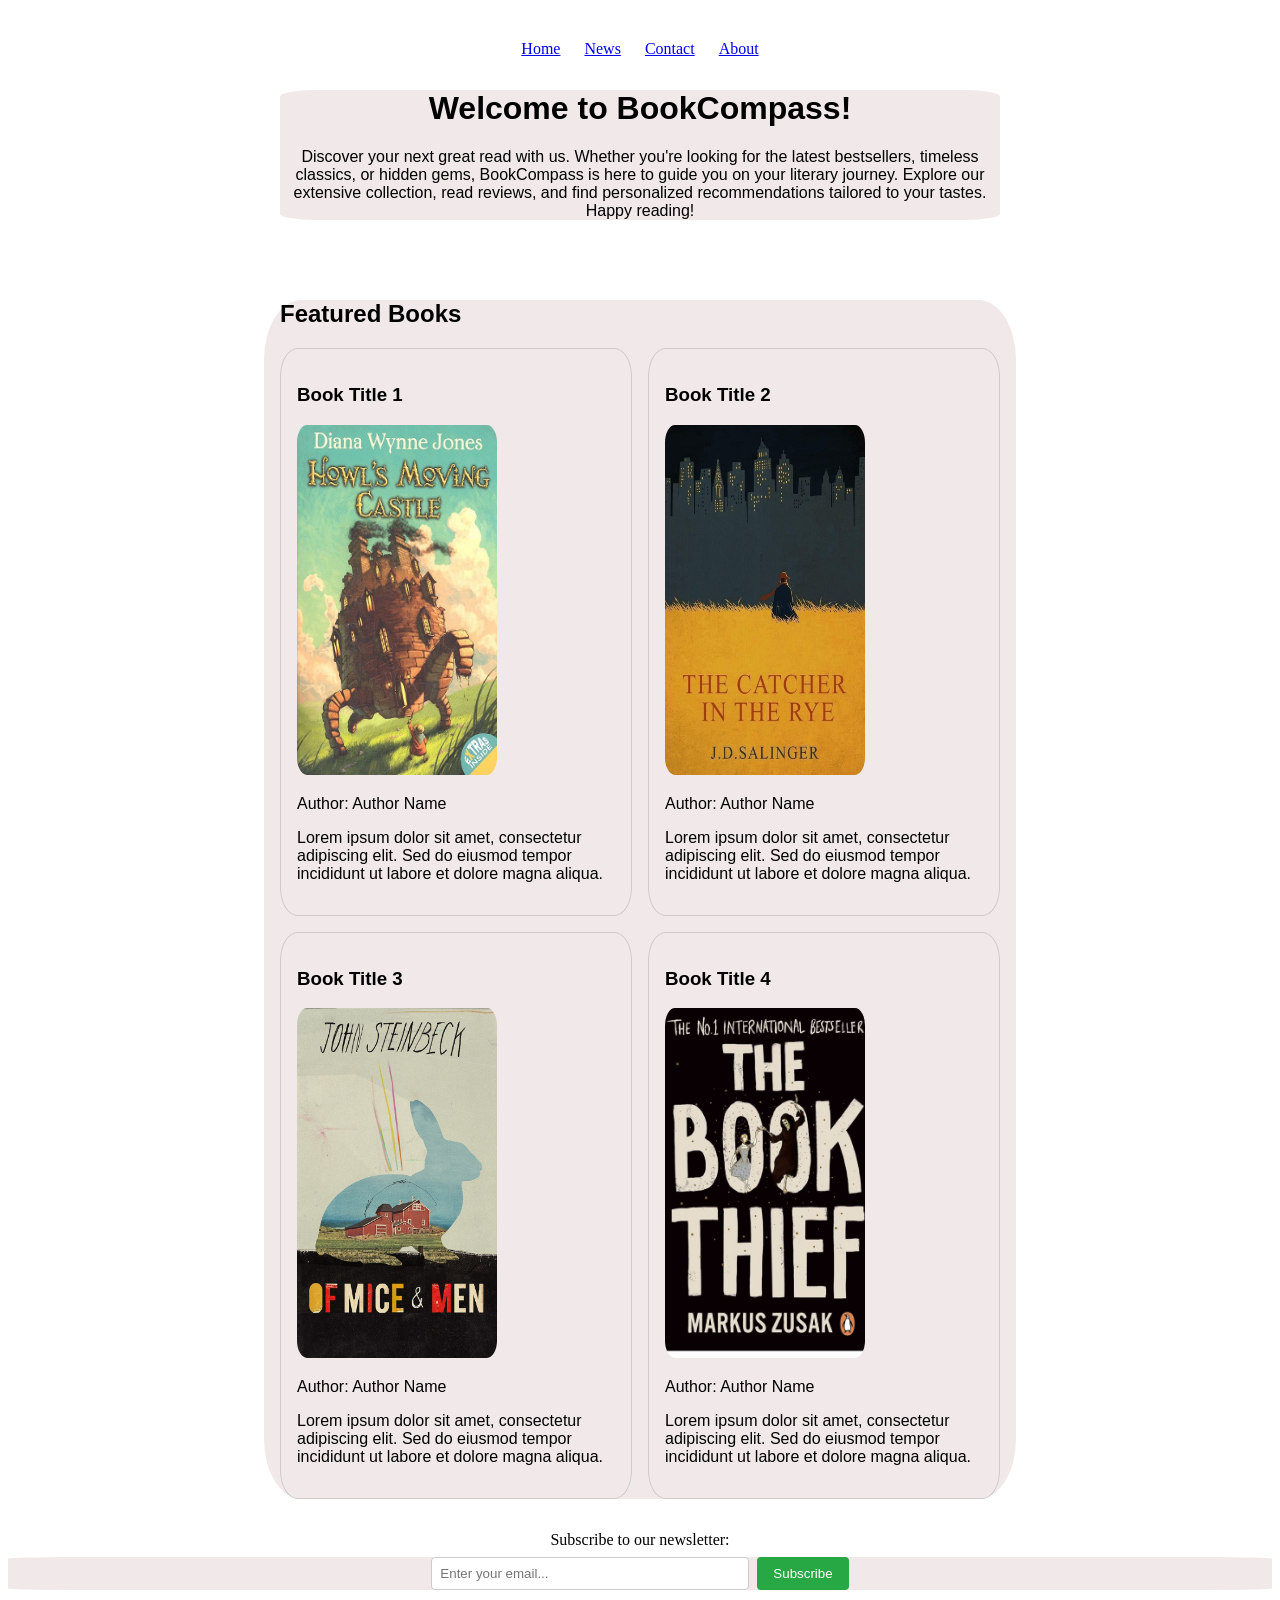
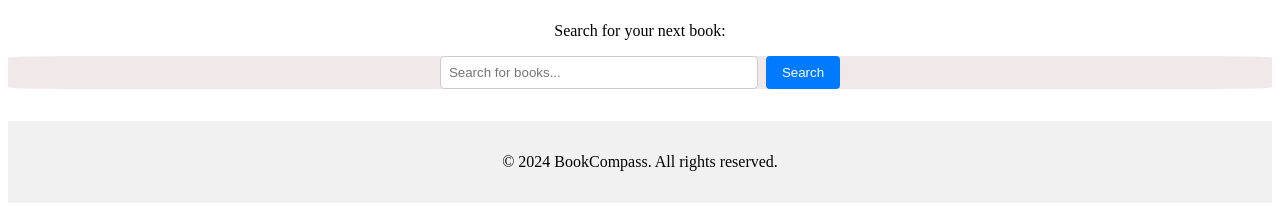
==== Index.html @ f1008479 "git push" ====
<!DOCTYPE html>
<html lang="en">
<head>
    <meta charset="UTF-8">
    <meta name="viewport" content="width=device-width, initial-scale=1.0">
    <title>BookCompass</title>
    <link rel="stylesheet" href="src/style/Index_style.css">
    <link rel="shortcut icon" href="src/img/favicon.png" type="image/png">
</head>
<body> <!-- eu não gosto de nada disso aqui agora, porém o desing talvez fique interessante depois de uma revisão -->
    
    <!-- todos esses div tão errados-->
    <header style="text-align:center; padding: 32px 16px;">
        <nav>
            <ul style="margin: 0; padding: 0; list-style: none; display: inline-flex; gap: 24px;"> <!-- acho que aqui devia ser um ol-->
                <li><a href="#home">Home</a></li>
                <li><a href="#news">News</a></li>
                <li><a href="#contact">Contact</a></li>
                <li><a href="#about">About</a></li>
            </ul>
        </nav>
        <div style="max-width: 720px; margin: 32px auto 0; text-align: center;">
            <h1>Welcome to BookCompass!</h1>
            <p>Discover your next great read with us. Whether you're looking for the latest bestsellers, timeless classics, or hidden gems, BookCompass is here to guide you on your literary journey. Explore our extensive collection, read reviews, and find personalized recommendations tailored to your tastes. Happy reading!</p>
        </div>
    </header>
    
    <div style="max-width: 720px; margin: 32px auto; padding: 0 16px;"> <!-- eu não tenho a joça do meu desing comigo pra saber se é assim que o site é pra ficar ou não-->
        <h2>Featured Books</h2>
        <div style="display: flex; gap: 16px; flex-wrap: wrap;">
            <div style="flex: 1 1 calc(33.333% - 32px); box-sizing: border-box; border: 1px solid #ccc; padding: 16px;">
                <h3>Book Title 1</h3>
                <img src="src/img/Radcovers/Howl.jpg" alt="Howl's Moving Castle">
                <p>Author: Author Name</p>
                <p>Lorem ipsum dolor sit amet, consectetur adipiscing elit. Sed do eiusmod tempor incididunt ut labore et dolore magna aliqua.</p>
            </div>
            <div style="flex: 1 1 calc(33.333% - 32px); box-sizing: border-box; border: 1px solid #ccc; padding: 16px;">
                <h3>Book Title 2</h3>
                <img src="src/img/Radcovers/Catcher.jpg" alt="The Catcher in the Rye">
                <p>Author: Author Name</p>
                <p>Lorem ipsum dolor sit amet, consectetur adipiscing elit. Sed do eiusmod tempor incididunt ut labore et dolore magna aliqua.</p>
            </div>
            <div style="flex: 1 1 calc(33.333% - 32px); box-sizing: border-box; border: 1px solid #ccc; padding: 16px;">
                <h3>Book Title 3</h3>
                <img src="src/img/Radcovers/MiceMen.jpg" alt="Of Mice and Men">
                <p>Author: Author Name</p>
                <p>Lorem ipsum dolor sit amet, consectetur adipiscing elit. Sed do eiusmod tempor incididunt ut labore et dolore magna aliqua.</p>
            </div>
             <div style="flex: 1 1 calc(33.333% - 32px); box-sizing: border-box; border: 1px solid #ccc; padding: 16px;">
                <h3>Book Title 4</h3>
                <img src="src/img/Radcovers/BookThief.jpg" alt="The Book Thief">
                <p>Author: Author Name</p>
                <p>Lorem ipsum dolor sit amet, consectetur adipiscing elit. Sed do eiusmod tempor incididunt ut labore et dolore magna aliqua.</p>
            </div>
        </div><!--isso aqui me incomoda um pouco, não parece fazer sentido com a premissa do site-->
    </div>

    <!-- <a href="https://www.freecodecamp.org/news/" target="_blank" label="discover Your Next Great Read">Visit freeCodeCamp</a> -->
    <!-- eu vou conectar o botão do quiz aqui -->
    <!-- eu quero deixar escrito "Discover your next great read" -->


    <label for="newsletter" style="display: block; text-align: center; margin: 16px 0 8px;">Subscribe to our newsletter:</label>
    <div style="display: flex; justify-content: center; gap: 8px; margin-bottom: 32px;">
        <input type="email" id="newsletter" name="newsletter" placeholder="Enter your email..." style="padding: 8px; width: 300px; border: 1px solid #ccc; border-radius: 4px;">
        <button style="padding: 8px 16px; border: none; background-color: #28A745; color: white; border-radius: 4px; cursor: pointer;">Subscribe</button>
    </div>
    <label for="search" style="display: block; text-align: center; margin: 32px 0 16px;">Search for your next book:</label>
    <div style="display: flex; justify-content: center; gap: 8px; margin-bottom: 32px;">
        <input type="text" id="search" name="search" placeholder="Search for books..." style="padding: 8px; width: 300px; border: 1px solid #ccc; border-radius: 4px;">
        <button style="padding: 8px 16px; border: none; background-color: #007BFF; color: white; border-radius: 4px; cursor: pointer;">Search</button>
    </div> <!--não faz sentido pra premissa do site, mas vou manter porque achei a estrutura interessante-->

    <footer style="text-align: center; padding: 16px; background-color: #f1f1f1;">
        <p>&copy; 2024 BookCompass. All rights reserved.</p> <!-- essa footer precisa de mais detalhes-->
    </footer>
    <!-- eu não gosto de nada disso aqui agora, porém o desing talvez fique interessante depois de uma revisão -->

</body>
</html>
---- src/style/Index_style.css ----
header.Centralheader {
    display: flex;
    justify-content: space-between;
    align-items: center;
}

div{
    border-color: blueviolet;
    border-radius: 5%;
    border-width: 3px;
    background-color: #F1E9E9;

    font-family: Helvetica, sans-serif;
}

img{
    width: 200px;
    height: 350px;
    border-radius: 5%;

}
/* eu quero deixar isso aqui mais bonito, mas primeiro eu vou ver oq faz sentido pra página principal. */
/* o problema é que o desing tá em outro continente!!!*/
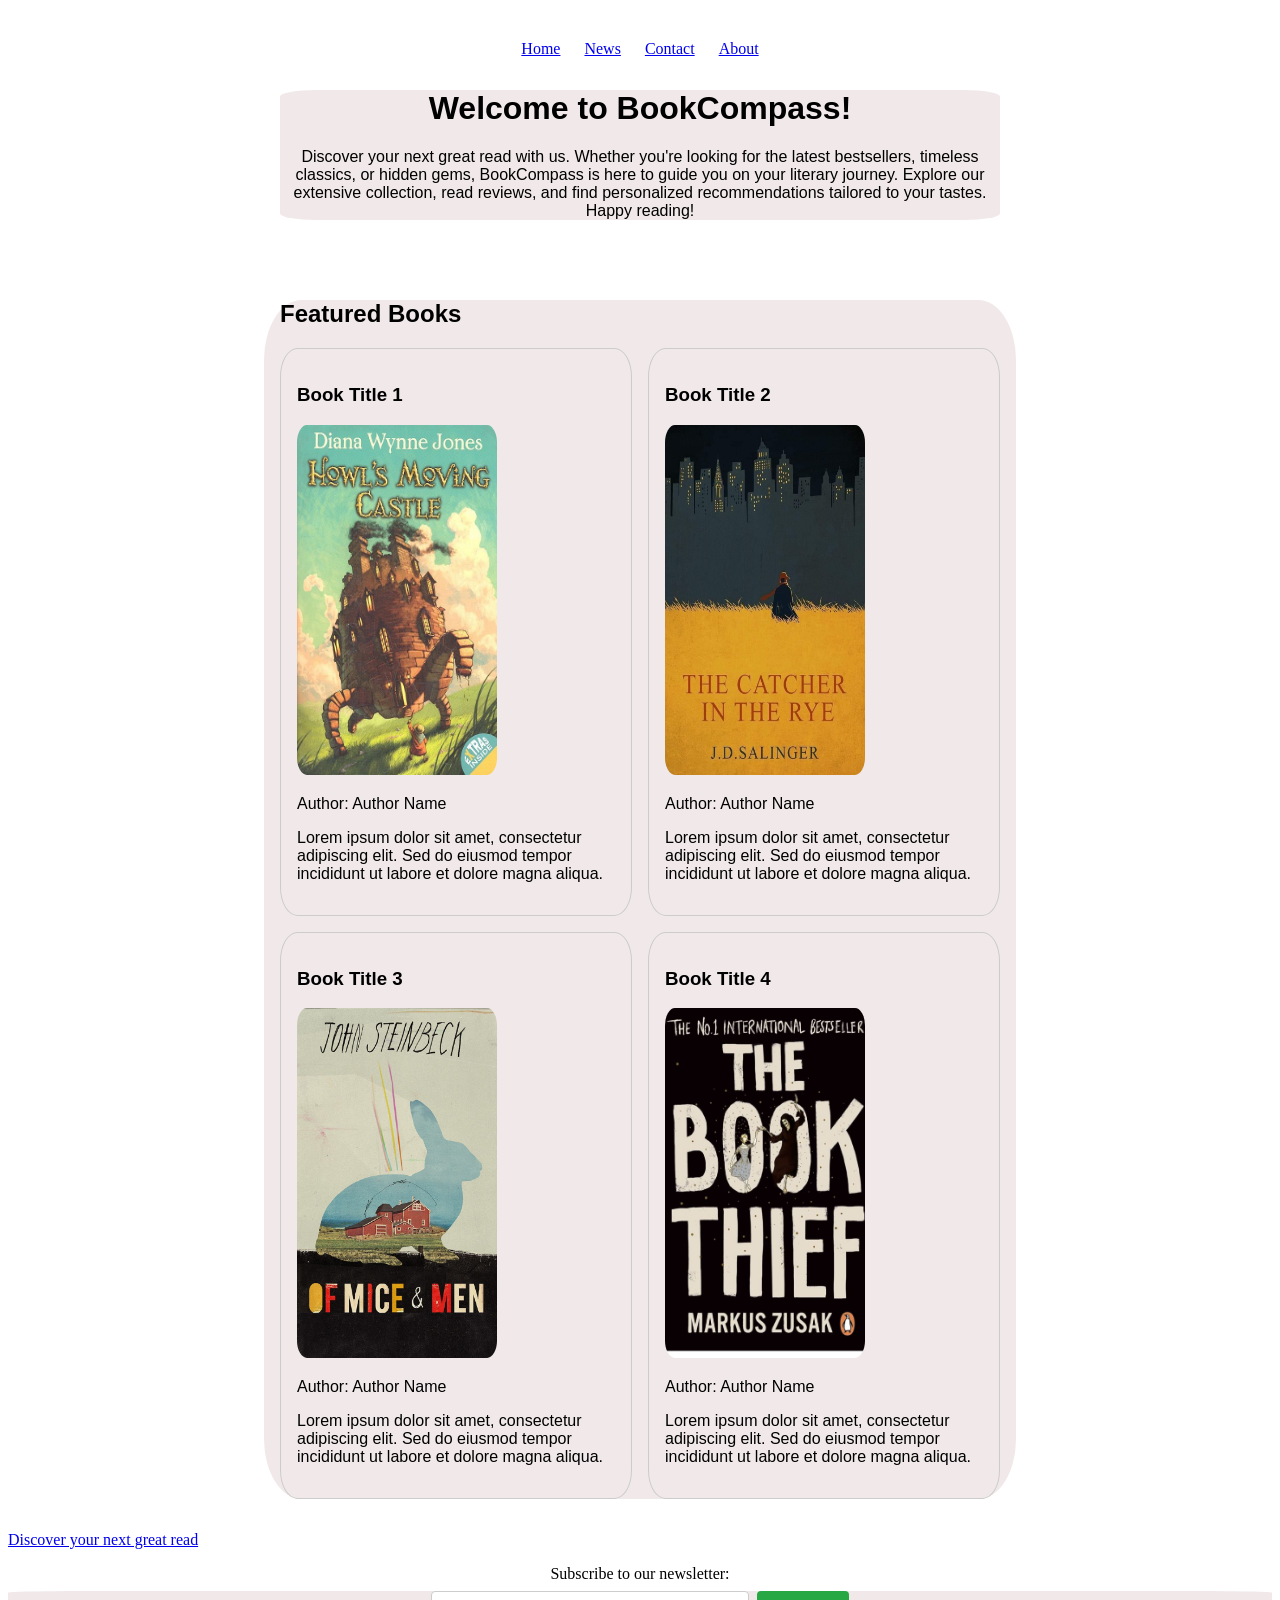
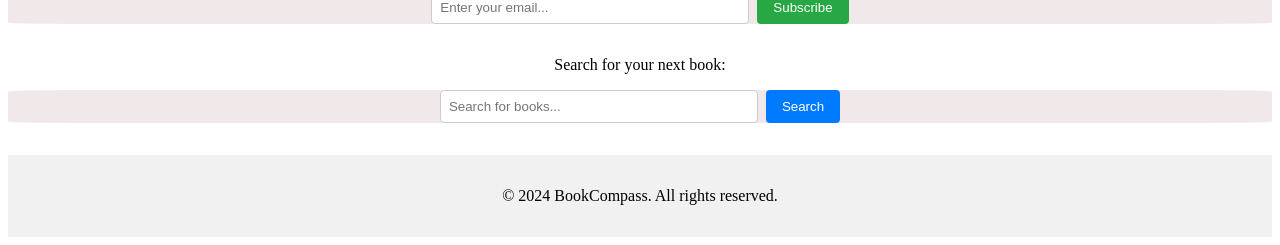
==== commit 6c6cf6b1: "git push" ====
--- a/Index.html
+++ b/Index.html
@@ -7,9 +7,9 @@
     <link rel="stylesheet" href="src/style/Index_style.css">
     <link rel="shortcut icon" href="src/img/favicon.png" type="image/png">
 </head>
-<body> <!-- eu não gosto de nada disso aqui agora, porém o desing talvez fique interessante depois de uma revisão -->
+<body> <!-- eu não gosto de nada disso aqui agora, porém o desing talvez fique interessante depois de terminado -->
     
-    <!-- todos esses div tão errados-->
+    <!-- todos esses div parecem estar errados-->
     <header style="text-align:center; padding: 32px 16px;">
         <nav>
             <ul style="margin: 0; padding: 0; list-style: none; display: inline-flex; gap: 24px;"> <!-- acho que aqui devia ser um ol-->
@@ -55,9 +55,8 @@
         </div><!--isso aqui me incomoda um pouco, não parece fazer sentido com a premissa do site-->
     </div>
 
-    <!-- <a href="https://www.freecodecamp.org/news/" target="_blank" label="discover Your Next Great Read">Visit freeCodeCamp</a> -->
-    <!-- eu vou conectar o botão do quiz aqui -->
-    <!-- eu quero deixar escrito "Discover your next great read" -->
+    <a href="Quiz.html" class="button">Discover your next great read</a>
+
 
 
     <label for="newsletter" style="display: block; text-align: center; margin: 16px 0 8px;">Subscribe to our newsletter:</label>
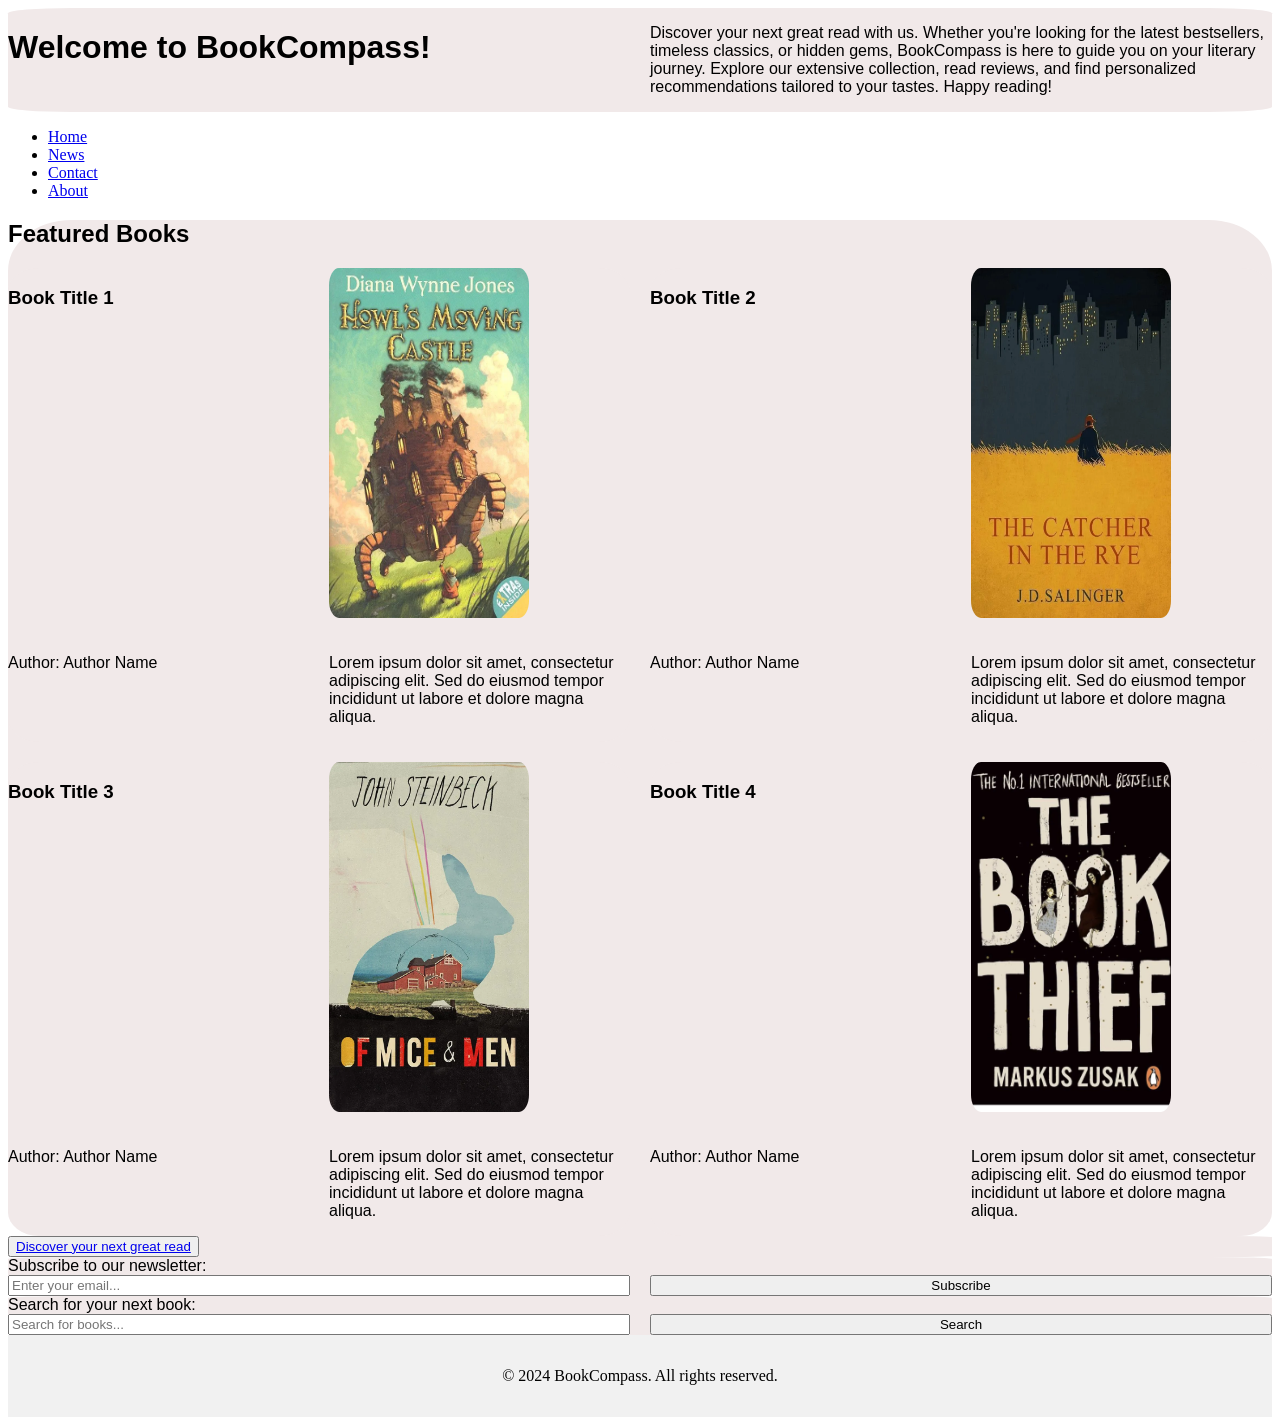
==== commit cbb021aa: "git push" ====
--- a/Index.html
+++ b/Index.html
@@ -3,77 +3,93 @@
 <head>
     <meta charset="UTF-8">
     <meta name="viewport" content="width=device-width, initial-scale=1.0">
+    <meta name="description" content="BookCompass helps you discover your next great read with personalized recommendations and a curated collection of bestsellers, classics, and hidden gems tailored to your reading taste.">
+    <meta property="og:title" content="BookCompass" />
+    <meta property="og:type" content="website" />
+    <meta property="og:url" content="https://BookCompass.com" />
+
+    <meta property="og:image" content="https://unsplash.com/pt-br/fotografias/edificios-de-concreto-em-santorini-grecia-durante-o-dia-Qo51KwK1dKg" />
+    <!--eu tenho que resolver esse pedaço depois, agora é só uma foto aleatória-->
+
+    <meta property="og:description" content="BookCompass helps you discover your next great read with personalized recommendations and a curated collection of bestsellers, classics, and hidden gems tailored to your reading taste." />
     <title>BookCompass</title>
+        
     <link rel="stylesheet" href="src/style/Index_style.css">
-    <link rel="shortcut icon" href="src/img/favicon.png" type="image/png">
+    <link rel="shortcut icon" href="src/img/favicon.webp" type="image/webp">
 </head>
-<body> <!-- eu não gosto de nada disso aqui agora, porém o desing talvez fique interessante depois de terminado -->
+<body>
     
-    <!-- todos esses div parecem estar errados-->
-    <header style="text-align:center; padding: 32px 16px;">
-        <nav>
-            <ul style="margin: 0; padding: 0; list-style: none; display: inline-flex; gap: 24px;"> <!-- acho que aqui devia ser um ol-->
+    <header class="" id="">
+        
+        <div class="" id="">
+            <h1>Welcome to BookCompass!</h1>
+            <p>Discover your next great read with us. Whether you're looking for the latest bestsellers, timeless classics, or hidden gems, BookCompass is here to guide you on your literary journey. Explore our extensive collection, read reviews, and find personalized recommendations tailored to your tastes. Happy reading!</p>
+        </div>
+        <nav class="" id="">
+            <ul class="" id="">
                 <li><a href="#home">Home</a></li>
                 <li><a href="#news">News</a></li>
                 <li><a href="#contact">Contact</a></li>
                 <li><a href="#about">About</a></li>
             </ul>
         </nav>
-        <div style="max-width: 720px; margin: 32px auto 0; text-align: center;">
-            <h1>Welcome to BookCompass!</h1>
-            <p>Discover your next great read with us. Whether you're looking for the latest bestsellers, timeless classics, or hidden gems, BookCompass is here to guide you on your literary journey. Explore our extensive collection, read reviews, and find personalized recommendations tailored to your tastes. Happy reading!</p>
-        </div>
     </header>
     
-    <div style="max-width: 720px; margin: 32px auto; padding: 0 16px;"> <!-- eu não tenho a joça do meu desing comigo pra saber se é assim que o site é pra ficar ou não-->
-        <h2>Featured Books</h2>
-        <div style="display: flex; gap: 16px; flex-wrap: wrap;">
-            <div style="flex: 1 1 calc(33.333% - 32px); box-sizing: border-box; border: 1px solid #ccc; padding: 16px;">
-                <h3>Book Title 1</h3>
-                <img src="src/img/Radcovers/Howl.jpg" alt="Howl's Moving Castle">
-                <p>Author: Author Name</p>
-                <p>Lorem ipsum dolor sit amet, consectetur adipiscing elit. Sed do eiusmod tempor incididunt ut labore et dolore magna aliqua.</p>
+    <main class="" id="">
+        <section class="" id="">
+            <h2>Featured Books</h2>
+            <div class="" id="">
+                <div class="" id="">
+                    <h3>Book Title 1</h3>
+                    <img src="src/img/Radcovers/Howl.webp" alt="Howl's Moving Castle">
+                    <p>Author: Author Name</p>
+                    <p>Lorem ipsum dolor sit amet, consectetur adipiscing elit. Sed do eiusmod tempor incididunt ut labore et dolore magna aliqua.</p>
+                </div>
+                <div class="" id="">
+                    <h3>Book Title 2</h3>
+                    <img src="src/img/Radcovers/Catcher.webp" alt="The Catcher in the Rye">
+                    <p>Author: Author Name</p>
+                    <p>Lorem ipsum dolor sit amet, consectetur adipiscing elit. Sed do eiusmod tempor incididunt ut labore et dolore magna aliqua.</p>
+                </div>
+                <div class="" id="">
+                    <h3>Book Title 3</h3>
+                    <img src="src/img/Radcovers/MiceMen.webp" alt="Of Mice and Men">
+                    <p>Author: Author Name</p>
+                    <p>Lorem ipsum dolor sit amet, consectetur adipiscing elit. Sed do eiusmod tempor incididunt ut labore et dolore magna aliqua.</p>
+                </div>
+                <div class="" id="">
+                    <h3>Book Title 4</h3>
+                    <img src="src/img/Radcovers/BookThief.webp" alt="The Book Thief">
+                    <p>Author: Author Name</p>
+                    <p>Lorem ipsum dolor sit amet, consectetur adipiscing elit. Sed do eiusmod tempor incididunt ut labore et dolore magna aliqua.</p>
+                </div>
             </div>
-            <div style="flex: 1 1 calc(33.333% - 32px); box-sizing: border-box; border: 1px solid #ccc; padding: 16px;">
-                <h3>Book Title 2</h3>
-                <img src="src/img/Radcovers/Catcher.jpg" alt="The Catcher in the Rye">
-                <p>Author: Author Name</p>
-                <p>Lorem ipsum dolor sit amet, consectetur adipiscing elit. Sed do eiusmod tempor incididunt ut labore et dolore magna aliqua.</p>
+        </section>
+
+        <section class="" id="">
+            <button class="" id="main_quiz"><a href="Quiz.html" class="" id="">Discover your next great read</a></button>
+        </section>
+
+        <section class="" id="">
+            <label for="newsletter" class="" id="">Subscribe to our newsletter:</label>
+            <div class="" id="">
+                <input type="email" id="newsletter" name="newsletter" placeholder="Enter your email..." class="" id="">
+                <button class="" id="">Subscribe</button>
             </div>
-            <div style="flex: 1 1 calc(33.333% - 32px); box-sizing: border-box; border: 1px solid #ccc; padding: 16px;">
-                <h3>Book Title 3</h3>
-                <img src="src/img/Radcovers/MiceMen.jpg" alt="Of Mice and Men">
-                <p>Author: Author Name</p>
-                <p>Lorem ipsum dolor sit amet, consectetur adipiscing elit. Sed do eiusmod tempor incididunt ut labore et dolore magna aliqua.</p>
+        </section>
+
+        <section class="" id="">
+            <label for="search" class="" id="">Search for your next book:</label>
+            <div class="" id="">
+                <input type="text" id="search" name="search" placeholder="Search for books..." class="" id="">
+                <button class="" id="">Search</button>
             </div>
-             <div style="flex: 1 1 calc(33.333% - 32px); box-sizing: border-box; border: 1px solid #ccc; padding: 16px;">
-                <h3>Book Title 4</h3>
-                <img src="src/img/Radcovers/BookThief.jpg" alt="The Book Thief">
-                <p>Author: Author Name</p>
-                <p>Lorem ipsum dolor sit amet, consectetur adipiscing elit. Sed do eiusmod tempor incididunt ut labore et dolore magna aliqua.</p>
-            </div>
-        </div><!--isso aqui me incomoda um pouco, não parece fazer sentido com a premissa do site-->
-    </div>
-
-    <a href="Quiz.html" class="button">Discover your next great read</a>
-
-
-
-    <label for="newsletter" style="display: block; text-align: center; margin: 16px 0 8px;">Subscribe to our newsletter:</label>
-    <div style="display: flex; justify-content: center; gap: 8px; margin-bottom: 32px;">
-        <input type="email" id="newsletter" name="newsletter" placeholder="Enter your email..." style="padding: 8px; width: 300px; border: 1px solid #ccc; border-radius: 4px;">
-        <button style="padding: 8px 16px; border: none; background-color: #28A745; color: white; border-radius: 4px; cursor: pointer;">Subscribe</button>
-    </div>
-    <label for="search" style="display: block; text-align: center; margin: 32px 0 16px;">Search for your next book:</label>
-    <div style="display: flex; justify-content: center; gap: 8px; margin-bottom: 32px;">
-        <input type="text" id="search" name="search" placeholder="Search for books..." style="padding: 8px; width: 300px; border: 1px solid #ccc; border-radius: 4px;">
-        <button style="padding: 8px 16px; border: none; background-color: #007BFF; color: white; border-radius: 4px; cursor: pointer;">Search</button>
-    </div> <!--não faz sentido pra premissa do site, mas vou manter porque achei a estrutura interessante-->
+        </section>
+    </main>
 
     <footer style="text-align: center; padding: 16px; background-color: #f1f1f1;">
-        <p>&copy; 2024 BookCompass. All rights reserved.</p> <!-- essa footer precisa de mais detalhes-->
+        <p>&copy; 2024 BookCompass. All rights reserved.</p>
     </footer>
-    <!-- eu não gosto de nada disso aqui agora, porém o desing talvez fique interessante depois de uma revisão -->
 
 </body>
 </html>
--- a/src/style/Index_style.css
+++ b/src/style/Index_style.css
@@ -9,6 +9,9 @@
     border-radius: 5%;
     border-width: 3px;
     background-color: #F1E9E9;
+    display: grid;
+     grid-template-columns: 1fr 1fr; 
+     gap: 20px;
 
     font-family: Helvetica, sans-serif;
 }
@@ -19,5 +22,14 @@
     border-radius: 5%;
 
 }
+
+section{
+    border-color: blueviolet;
+    border-radius: 5%;
+    border-width: 3px;
+    background-color: #F1E9E9;
+
+    font-family: Helvetica, sans-serif;
+}
 /* eu quero deixar isso aqui mais bonito, mas primeiro eu vou ver oq faz sentido pra página principal. */
 /* o problema é que o desing tá em outro continente!!!*/
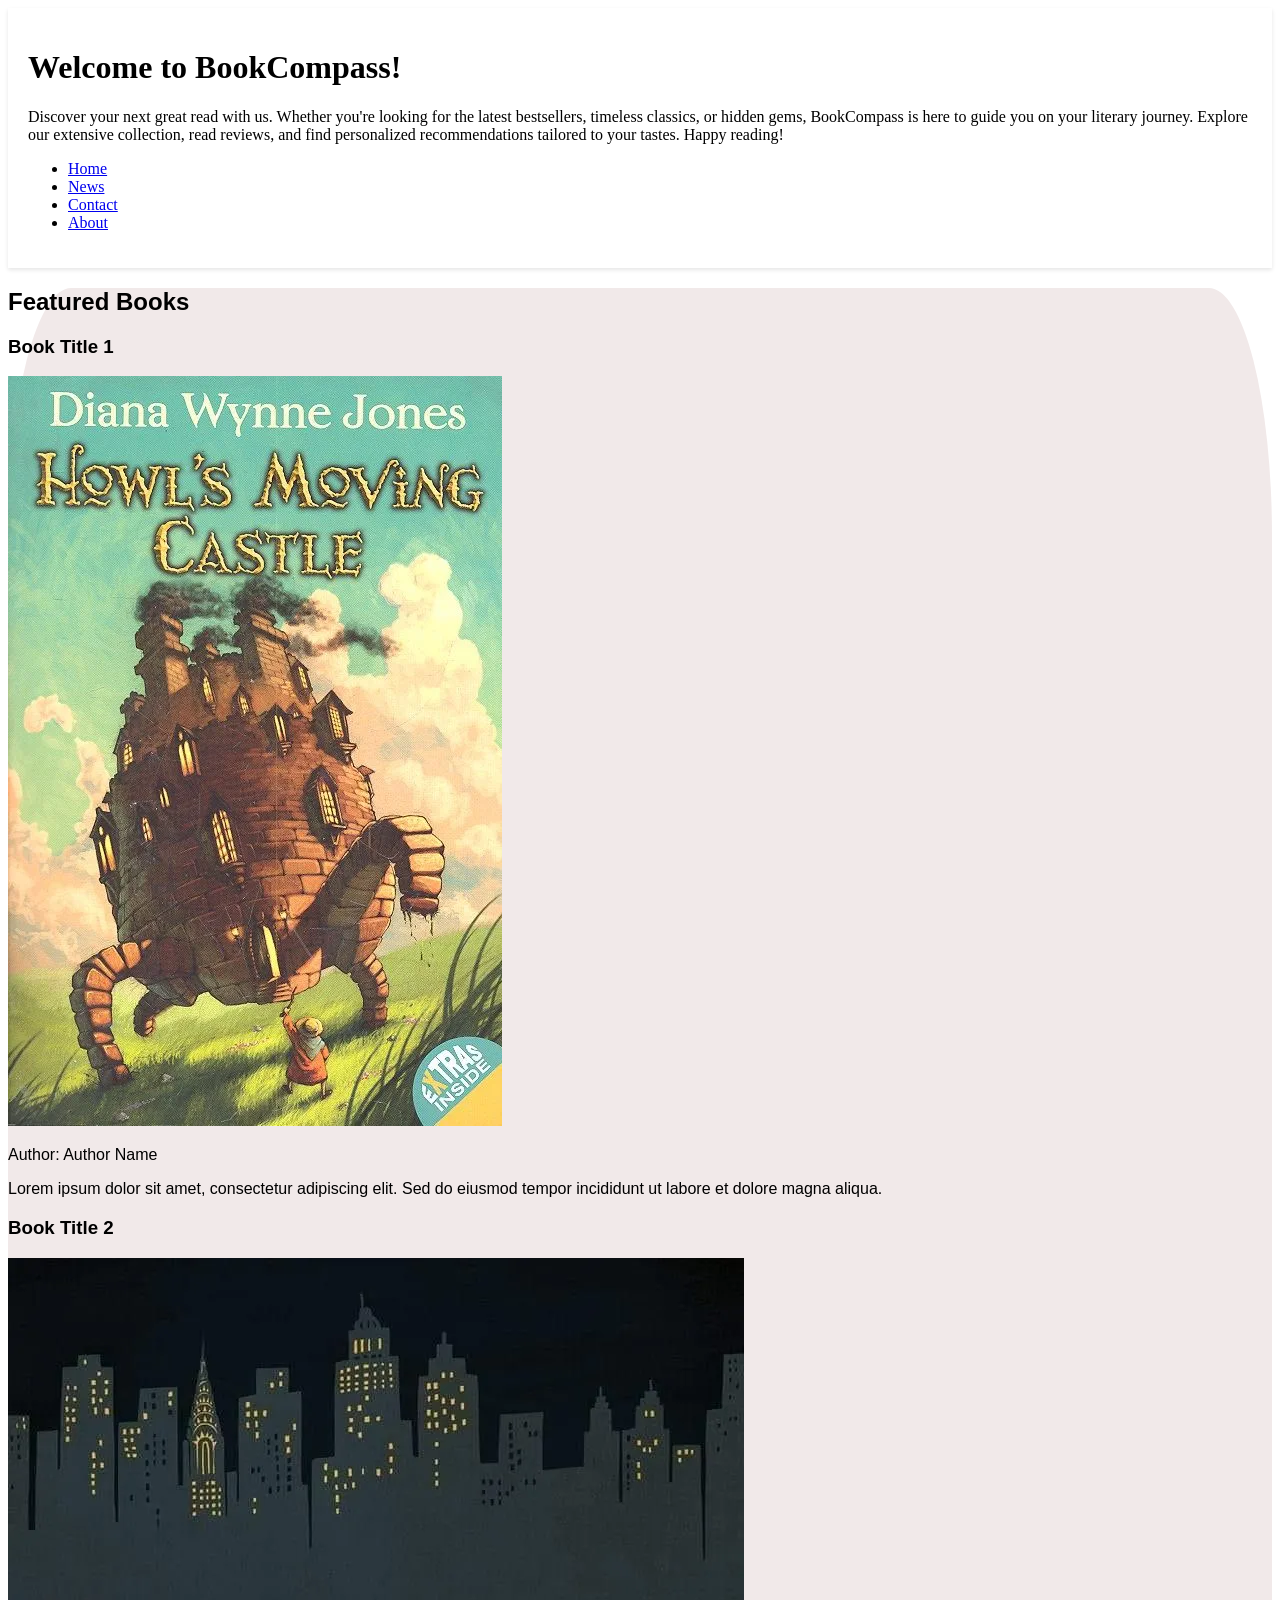
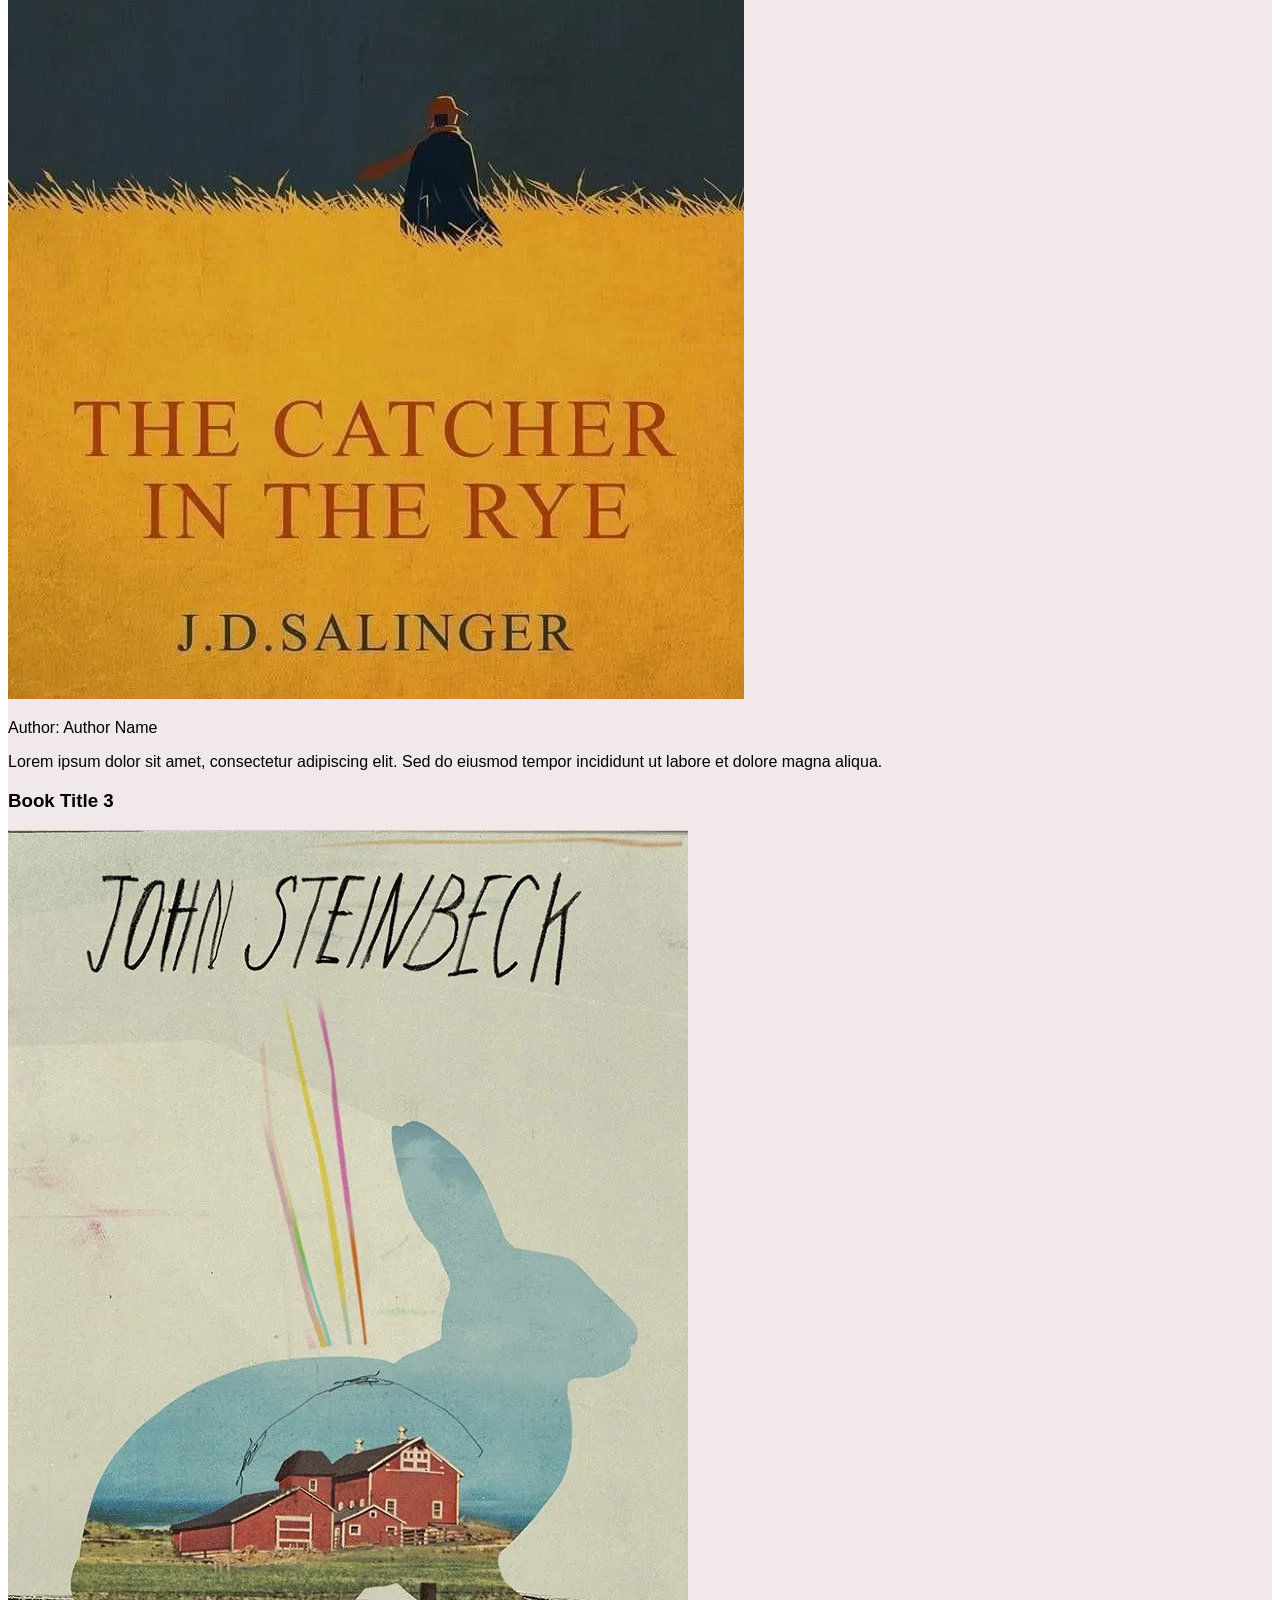
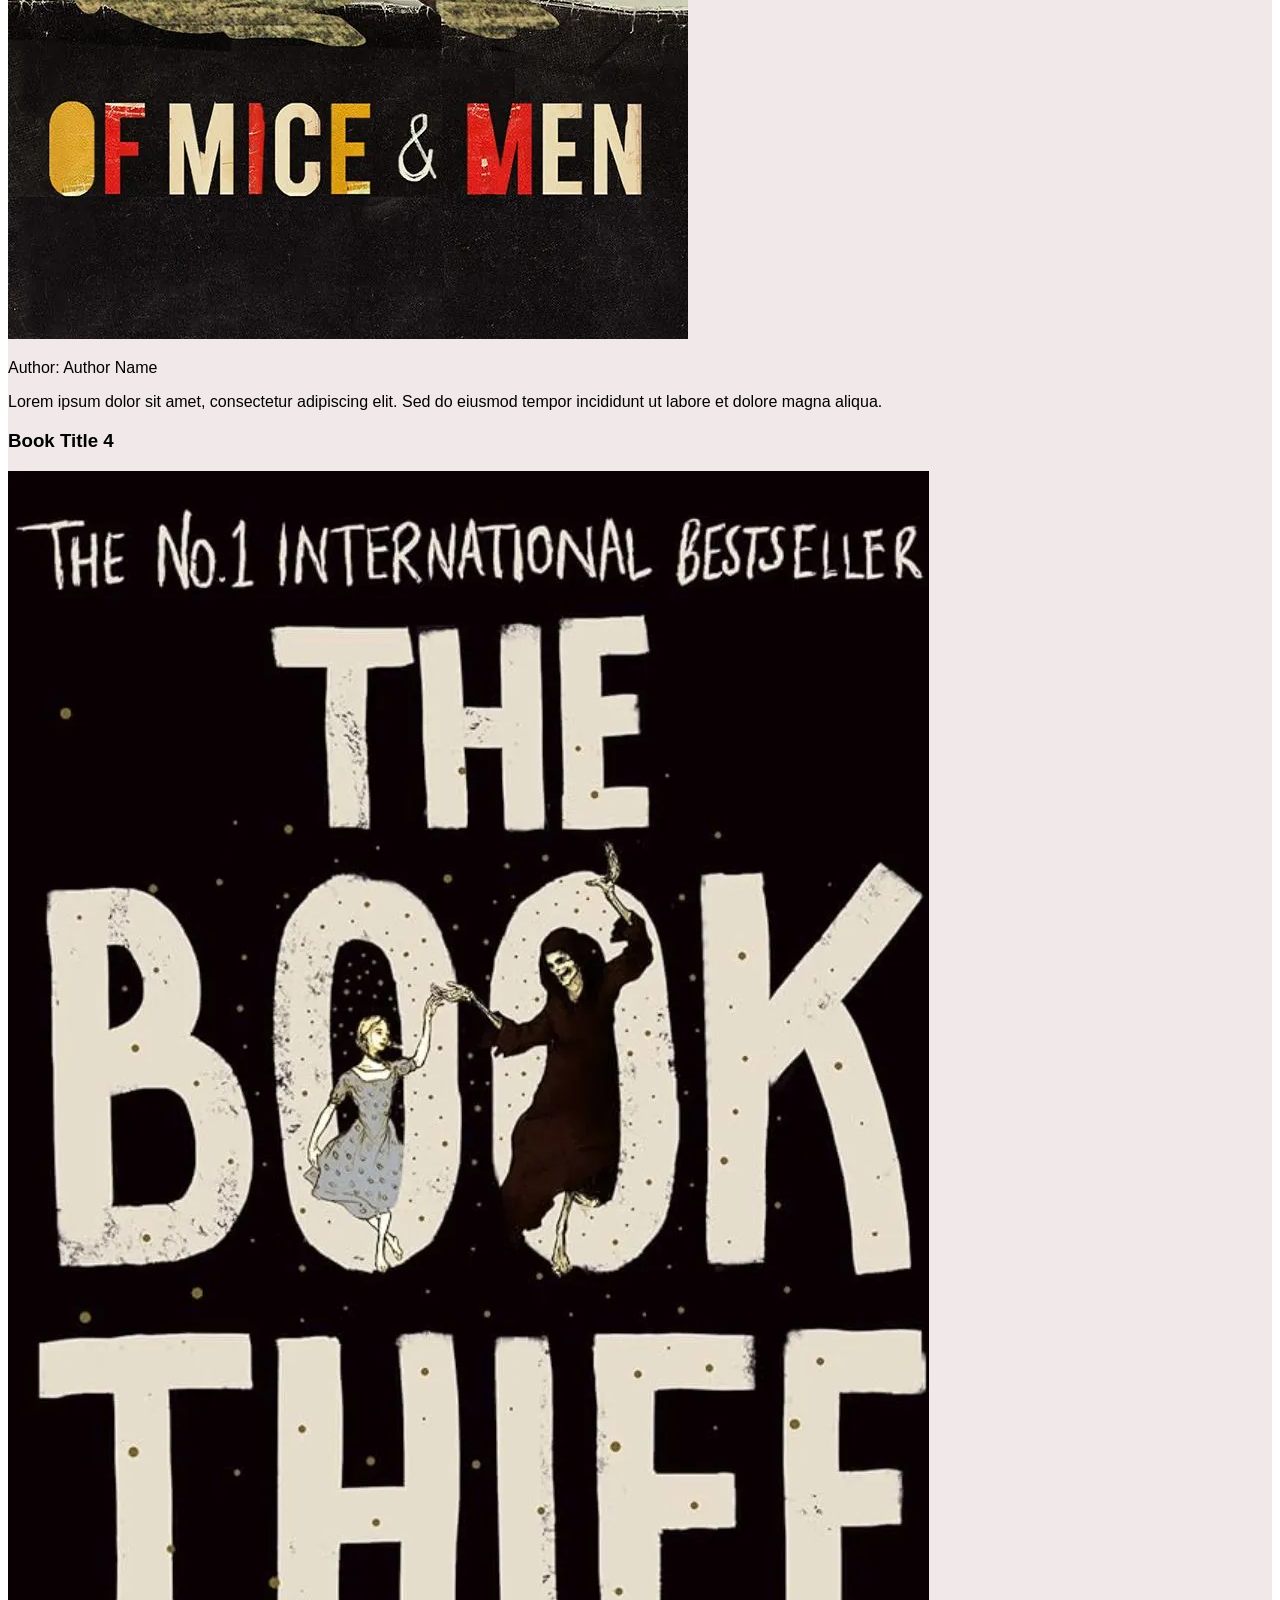
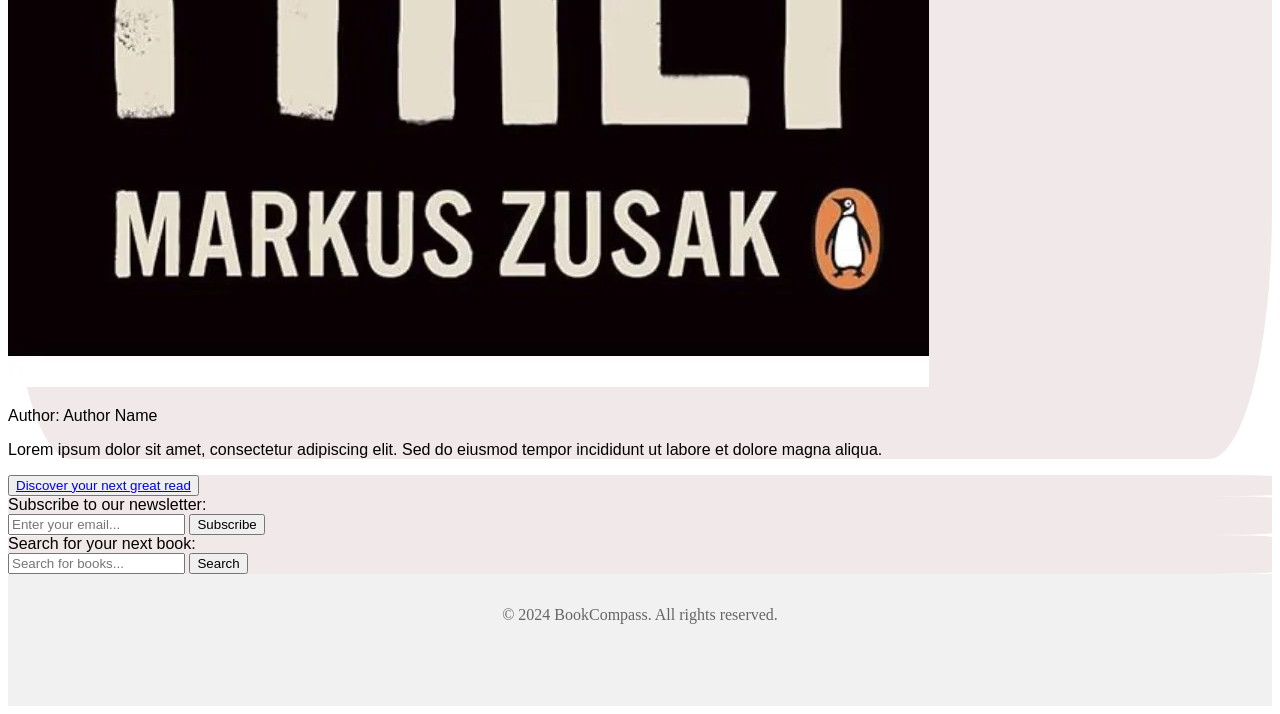
==== commit 1eaa8b62: "git push" ====
--- a/Index.html
+++ b/Index.html
@@ -32,11 +32,19 @@
                 <li><a href="#contact">Contact</a></li>
                 <li><a href="#about">About</a></li>
             </ul>
+
+            <!--
+            <a href="#home">Home</a>
+            <a href="#news">News</a>
+            <a href="#contact">Contact</a>
+            <a href="#about">About</a>
+            --> <!-- after css -->
         </nav>
     </header>
     
+    <!-- não faz sentido colocar iframe's aqui, mas talez deposi de revisar o css eu ache que vale a pena-->
     <main class="" id="">
-        <section class="" id="">
+        <section class="main_section" id="">
             <h2>Featured Books</h2>
             <div class="" id="">
                 <div class="" id="">
@@ -67,7 +75,7 @@
         </section>
 
         <section class="" id="">
-            <button class="" id="main_quiz"><a href="Quiz.html" class="" id="">Discover your next great read</a></button>
+            <button class="" id="main_quiz"><a href="Quiz.html" class="main_quiz" id="" target="_blank">Discover your next great read</a></button>
         </section>
 
         <section class="" id="">
@@ -89,6 +97,16 @@
 
     <footer style="text-align: center; padding: 16px; background-color: #f1f1f1;">
         <p>&copy; 2024 BookCompass. All rights reserved.</p>
+        <!--<address>
+          <h2>Company Name</h2>
+          <p>
+            1234 Elm Street<br />
+            Springfield, IL 62701<br />
+            United States
+          </p>
+          <p>Phone: <a href="tel:+15555555555">+1 (555) 555-5555</a></p>
+          <p>Email: <a href="mailto:contact@company.com">contact@company.com</a></p>
+        </address>-->
     </footer>
 
 </body>
--- a/src/style/Index_style.css
+++ b/src/style/Index_style.css
@@ -1,28 +1,8 @@
-header.Centralheader {
-    display: flex;
-    justify-content: space-between;
-    align-items: center;
+header {
+    padding: 20px;
+    background-color: #ffffff;
+    box-shadow: 0 2px 4px rgba(0, 0, 0, 0.1);
 }
-
-div{
-    border-color: blueviolet;
-    border-radius: 5%;
-    border-width: 3px;
-    background-color: #F1E9E9;
-    display: grid;
-     grid-template-columns: 1fr 1fr; 
-     gap: 20px;
-
-    font-family: Helvetica, sans-serif;
-}
-
-img{
-    width: 200px;
-    height: 350px;
-    border-radius: 5%;
-
-}
-
 section{
     border-color: blueviolet;
     border-radius: 5%;
@@ -31,5 +11,29 @@
 
     font-family: Helvetica, sans-serif;
 }
+
+footer{
+min-height: 100px;
+background-color: #f5f5f5;
+padding: 20px;
+text-align: center;
+color: #666;
+}
+
+a.main_quiz:visited {
+    color: blueviolet;
+}
+
+a.main_quiz:hover {
+    color: lightgreen;
+}
+
+a.main_quiz:focus {
+    color: rgb(246, 111, 134);
+}
+
+a.main_quiz:active {
+    color: olivedrab;
+}
 /* eu quero deixar isso aqui mais bonito, mas primeiro eu vou ver oq faz sentido pra página principal. */
 /* o problema é que o desing tá em outro continente!!!*/
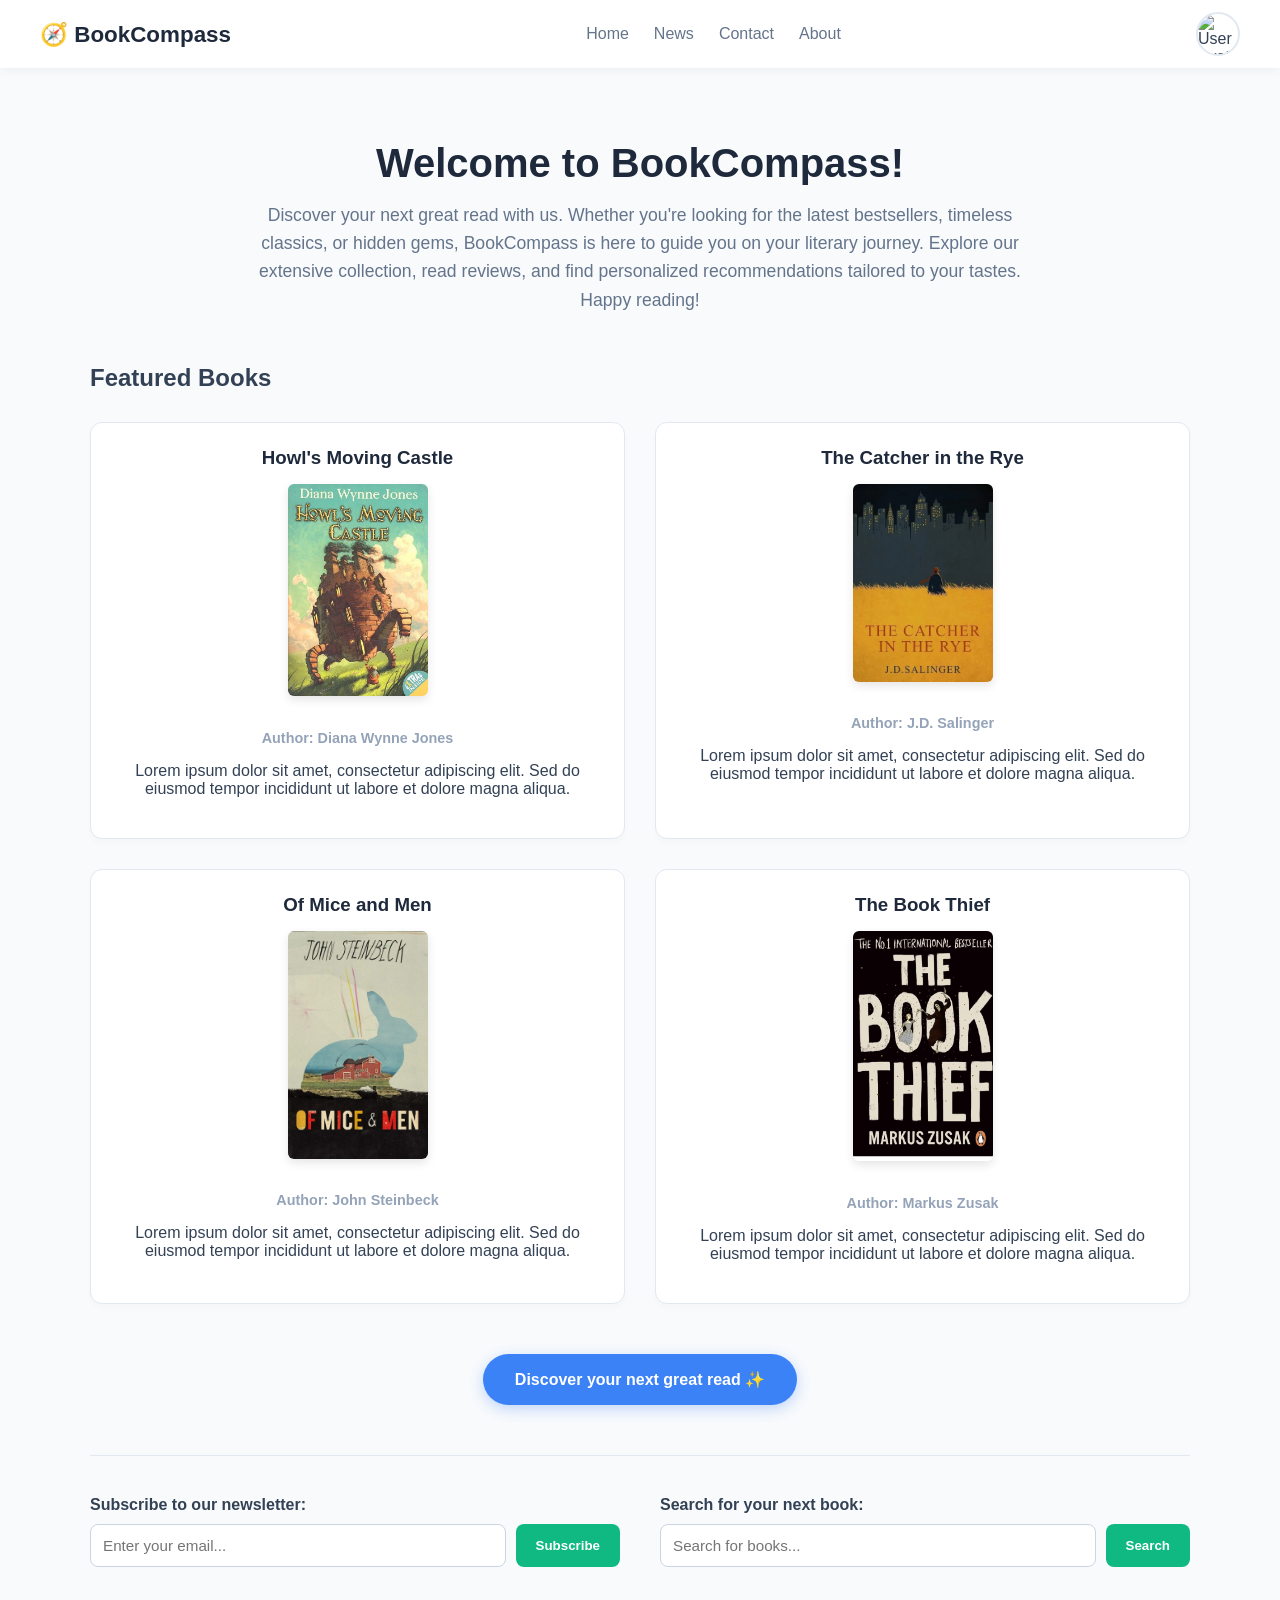
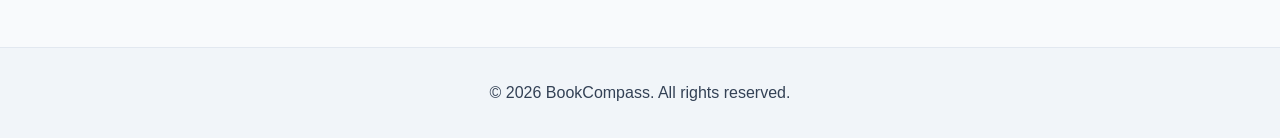
==== commit 5c441742: "melhoras de interface e formatacao do codigo" ====
--- a/Index.html
+++ b/Index.html
@@ -7,10 +7,7 @@
     <meta property="og:title" content="BookCompass" />
     <meta property="og:type" content="website" />
     <meta property="og:url" content="https://BookCompass.com" />
-
     <meta property="og:image" content="https://unsplash.com/pt-br/fotografias/edificios-de-concreto-em-santorini-grecia-durante-o-dia-Qo51KwK1dKg" />
-    <!--eu tenho que resolver esse pedaço depois, agora é só uma foto aleatória-->
-
     <meta property="og:description" content="BookCompass helps you discover your next great read with personalized recommendations and a curated collection of bestsellers, classics, and hidden gems tailored to your reading taste." />
     <title>BookCompass</title>
         
@@ -19,95 +16,116 @@
 </head>
 <body>
     
-    <header class="" id="">
+    <header class="main-navbar">
+        <div class="logo">
+            <a href="Index.html">🧭 BookCompass</a>
+        </div>
         
-        <div class="" id="">
-            <h1>Welcome to BookCompass!</h1>
-            <p>Discover your next great read with us. Whether you're looking for the latest bestsellers, timeless classics, or hidden gems, BookCompass is here to guide you on your literary journey. Explore our extensive collection, read reviews, and find personalized recommendations tailored to your tastes. Happy reading!</p>
-        </div>
-        <nav class="" id="">
-            <ul class="" id="">
+        <nav class="nav-links">
+            <ul>
                 <li><a href="#home">Home</a></li>
                 <li><a href="#news">News</a></li>
                 <li><a href="#contact">Contact</a></li>
                 <li><a href="#about">About</a></li>
             </ul>
+        </nav>
 
-            <!--
-            <a href="#home">Home</a>
-            <a href="#news">News</a>
-            <a href="#contact">Contact</a>
-            <a href="#about">About</a>
-            --> <!-- after css -->
-        </nav>
+        <div class="user-profile-menu" id="profileMenuToggle">
+            <div class="avatar-circle">
+                <img src="https://images.unsplash.com/photo-1535713875002-d1d0cf377fde?auto=format&fit=crop&w=80&h=80&q=80" alt="User Avatar">
+            </div>
+            
+            <div class="profile-dropdown" id="profileDropdown">
+                <div class="dropdown-header">
+                    <strong>bookworm99</strong>
+                    <span>your@email.com</span>
+                </div>
+                <hr>
+                <a href="UProfile.html">👤 My Profile</a>
+                <a href="Favorites.html">📚 My Favorites</a>
+                <hr>
+                <a href="#logout" class="logout-link">Log Out</a>
+            </div>
+        </div>
     </header>
     
-    <!-- não faz sentido colocar iframe's aqui, mas talez deposi de revisar o css eu ache que vale a pena-->
-    <main class="" id="">
-        <section class="main_section" id="">
+    <main class="content-wrapper">
+        <section class="hero-section">
+            <h1>Welcome to BookCompass!</h1>
+            <p>Discover your next great read with us. Whether you're looking for the latest bestsellers, timeless classics, or hidden gems, BookCompass is here to guide you on your literary journey. Explore our extensive collection, read reviews, and find personalized recommendations tailored to your tastes. Happy reading!</p>
+        </section>
+
+        <section class="main_section">
             <h2>Featured Books</h2>
-            <div class="" id="">
-                <div class="" id="">
-                    <h3>Book Title 1</h3>
+            <div class="book-grid">
+                <div class="book-card">
+                    <h3>Howl's Moving Castle</h3>
                     <img src="src/img/Radcovers/Howl.webp" alt="Howl's Moving Castle">
-                    <p>Author: Author Name</p>
+                    <p class="author">Author: Diana Wynne Jones</p>
                     <p>Lorem ipsum dolor sit amet, consectetur adipiscing elit. Sed do eiusmod tempor incididunt ut labore et dolore magna aliqua.</p>
                 </div>
-                <div class="" id="">
-                    <h3>Book Title 2</h3>
+                <div class="book-card">
+                    <h3>The Catcher in the Rye</h3>
                     <img src="src/img/Radcovers/Catcher.webp" alt="The Catcher in the Rye">
-                    <p>Author: Author Name</p>
+                    <p class="author">Author: J.D. Salinger</p>
                     <p>Lorem ipsum dolor sit amet, consectetur adipiscing elit. Sed do eiusmod tempor incididunt ut labore et dolore magna aliqua.</p>
                 </div>
-                <div class="" id="">
-                    <h3>Book Title 3</h3>
+                <div class="book-card">
+                    <h3>Of Mice and Men</h3>
                     <img src="src/img/Radcovers/MiceMen.webp" alt="Of Mice and Men">
-                    <p>Author: Author Name</p>
+                    <p class="author">Author: John Steinbeck</p>
                     <p>Lorem ipsum dolor sit amet, consectetur adipiscing elit. Sed do eiusmod tempor incididunt ut labore et dolore magna aliqua.</p>
                 </div>
-                <div class="" id="">
-                    <h3>Book Title 4</h3>
+                <div class="book-card">
+                    <h3>The Book Thief</h3>
                     <img src="src/img/Radcovers/BookThief.webp" alt="The Book Thief">
-                    <p>Author: Author Name</p>
+                    <p class="author">Author: Markus Zusak</p>
                     <p>Lorem ipsum dolor sit amet, consectetur adipiscing elit. Sed do eiusmod tempor incididunt ut labore et dolore magna aliqua.</p>
                 </div>
             </div>
         </section>
 
-        <section class="" id="">
-            <button class="" id="main_quiz"><a href="Quiz.html" class="main_quiz" id="" target="_blank">Discover your next great read</a></button>
+        <section class="quiz-section">
+            <a href="Quiz.html" class="main_quiz_btn" target="_blank">Discover your next great read ✨</a>
         </section>
 
-        <section class="" id="">
-            <label for="newsletter" class="" id="">Subscribe to our newsletter:</label>
-            <div class="" id="">
-                <input type="email" id="newsletter" name="newsletter" placeholder="Enter your email..." class="" id="">
-                <button class="" id="">Subscribe</button>
-            </div>
-        </section>
+        <div class="search-newsletter-container">
+            <section class="form-section">
+                <label for="newsletter">Subscribe to our newsletter:</label>
+                <div class="input-group">
+                    <input type="email" id="newsletter" name="newsletter" placeholder="Enter your email...">
+                    <button type="button">Subscribe</button>
+                </div>
+            </section>
 
-        <section class="" id="">
-            <label for="search" class="" id="">Search for your next book:</label>
-            <div class="" id="">
-                <input type="text" id="search" name="search" placeholder="Search for books..." class="" id="">
-                <button class="" id="">Search</button>
-            </div>
-        </section>
+            <section class="form-section">
+                <label for="search">Search for your next book:</label>
+                <div class="input-group">
+                    <input type="text" id="search" name="search" placeholder="Search for books...">
+                    <button type="button">Search</button>
+                </div>
+            </section>
+        </div>
     </main>
 
-    <footer style="text-align: center; padding: 16px; background-color: #f1f1f1;">
-        <p>&copy; 2024 BookCompass. All rights reserved.</p>
-        <!--<address>
-          <h2>Company Name</h2>
-          <p>
-            1234 Elm Street<br />
-            Springfield, IL 62701<br />
-            United States
-          </p>
-          <p>Phone: <a href="tel:+15555555555">+1 (555) 555-5555</a></p>
-          <p>Email: <a href="mailto:contact@company.com">contact@company.com</a></p>
-        </address>-->
+    <footer style="text-align: center; padding: 20px; background-color: #f1f5f9; margin-top: 40px; border-top: 1px solid #e2e8f0;">
+        <p>&copy; 2026 BookCompass. All rights reserved.</p>
     </footer>
 
+    <script>
+        const profileToggle = document.getElementById('profileMenuToggle');
+        const dropdown = document.getElementById('profileDropdown');
+
+        // Abre/Fecha o menu ao clicar na bolinha
+        profileToggle.addEventListener('click', (e) => {
+            e.stopPropagation(); // Impede o clique de propagar para o document
+            dropdown.classList.toggle('active');
+        });
+
+        // Fecha o menu se o usuário clicar em qualquer outro lugar da tela
+        document.addEventListener('click', () => {
+            dropdown.classList.remove('active');
+        });
+    </script>
 </body>
 </html>
--- a/src/style/Index_style.css
+++ b/src/style/Index_style.css
@@ -1,39 +1,286 @@
-header {
-    padding: 20px;
+/* Configurações Globais */
+body {
+    font-family: 'Segoe UI', Tahoma, Geneva, Verdana, sans-serif;
+    margin: 0;
+    padding: 0;
+    background-color: #f8fafc;
+    color: #334155;
+}
+
+/* --- BARRA DE NAVEGAÇÃO SUPERIOR --- */
+.main-navbar {
+    display: flex;
+    justify-content: space-between;
+    align-items: center;
     background-color: #ffffff;
-    box-shadow: 0 2px 4px rgba(0, 0, 0, 0.1);
-}
-section{
-    border-color: blueviolet;
-    border-radius: 5%;
-    border-width: 3px;
-    background-color: #F1E9E9;
-
-    font-family: Helvetica, sans-serif;
-}
-
-footer{
-min-height: 100px;
-background-color: #f5f5f5;
-padding: 20px;
-text-align: center;
-color: #666;
-}
-
-a.main_quiz:visited {
-    color: blueviolet;
-}
-
-a.main_quiz:hover {
-    color: lightgreen;
-}
-
-a.main_quiz:focus {
-    color: rgb(246, 111, 134);
-}
-
-a.main_quiz:active {
-    color: olivedrab;
-}
-/* eu quero deixar isso aqui mais bonito, mas primeiro eu vou ver oq faz sentido pra página principal. */
-/* o problema é que o desing tá em outro continente!!!*/+    padding: 12px 40px;
+    box-shadow: 0 2px 10px rgba(0, 0, 0, 0.05);
+    position: sticky;
+    top: 0;
+    z-index: 100;
+}
+
+.logo a {
+    font-size: 1.4rem;
+    font-weight: bold;
+    color: #1e293b;
+    text-decoration: none;
+}
+
+.nav-links ul {
+    list-style: none;
+    display: flex;
+    gap: 25px;
+    margin: 0;
+    padding: 0;
+}
+
+.nav-links a {
+    text-decoration: none;
+    color: #64748b;
+    font-weight: 500;
+    transition: color 0.2s;
+}
+
+.nav-links a:hover {
+    color: #3b82f6;
+}
+
+/* --- BOLINHA DE PERFIL E DROPDOWN --- */
+.user-profile-menu {
+    position: relative;
+    cursor: pointer;
+}
+
+.avatar-circle {
+    width: 40px;
+    height: 40px;
+    border-radius: 50%;
+    overflow: hidden;
+    border: 2px solid #e2e8f0;
+    transition: border-color 0.2s;
+}
+
+.user-profile-menu:hover .avatar-circle {
+    border-color: #3b82f6;
+}
+
+.avatar-circle img {
+    width: 100%;
+    height: 100%;
+    object-fit: cover;
+}
+
+/* Caixa do Menu Dropdown (Invisível por padrão) */
+.profile-dropdown {
+    position: absolute;
+    right: 0;
+    top: 50px;
+    background-color: #ffffff;
+    min-width: 200px;
+    border-radius: 8px;
+    box-shadow: 0 10px 25px rgba(0,0,0,0.1);
+    border: 1px solid #e2e8f0;
+    padding: 10px 0;
+    display: none; /* Escondido */
+    flex-direction: column;
+}
+
+/* Classe engatilhada pelo JavaScript para exibir o menu */
+.profile-dropdown.active {
+    display: flex;
+}
+
+.dropdown-header {
+    padding: 8px 16px;
+    display: flex;
+    flex-direction: column;
+}
+
+.dropdown-header strong {
+    color: #1e293b;
+    font-size: 0.95rem;
+}
+
+.dropdown-header span {
+    color: #94a3b8;
+    font-size: 0.8rem;
+}
+
+.profile-dropdown hr {
+    border: 0;
+    border-top: 1px solid #f1f5f9;
+    margin: 8px 0;
+}
+
+.profile-dropdown a {
+    padding: 10px 16px;
+    text-decoration: none;
+    color: #475569;
+    font-size: 0.9rem;
+    transition: background 0.2s;
+}
+
+.profile-dropdown a:hover {
+    background-color: #f8fafc;
+    color: #3b82f6;
+}
+
+.profile-dropdown .logout-link {
+    color: #ef4444;
+}
+
+.profile-dropdown .logout-link:hover {
+    background-color: #fef2f2;
+    color: #ef4444;
+}
+
+/* --- CONTEÚDO PRINCIPAL --- */
+.content-wrapper {
+    max-width: 1100px;
+    margin: 0 auto;
+    padding: 40px 20px;
+}
+
+.hero-section {
+    text-align: center;
+    margin-bottom: 50px;
+}
+
+.hero-section h1 {
+    font-size: 2.5rem;
+    color: #1e293b;
+    margin-bottom: 15px;
+}
+
+.hero-section p {
+    font-size: 1.1rem;
+    line-height: 1.6;
+    color: #64748b;
+    max-width: 800px;
+    margin: 0 auto;
+}
+
+/* O Grid 2x2 dos Livros */
+.book-grid {
+    display: grid;
+    grid-template-columns: repeat(2, 1fr);
+    gap: 30px;
+    margin-top: 30px;
+}
+
+.book-card {
+    border: 1px solid #e2e8f0;
+    border-radius: 12px;
+    padding: 24px;
+    background-color: #fff;
+    box-shadow: 0 4px 6px rgba(0,0,0,0.02);
+    text-align: center;
+    transition: transform 0.2s;
+}
+
+.book-card:hover {
+    transform: translateY(-4px);
+}
+
+.book-card img {
+    max-width: 140px;
+    height: auto;
+    border-radius: 6px;
+    margin: 15px 0;
+    box-shadow: 0 4px 10px rgba(0,0,0,0.1);
+}
+
+.book-card h3 {
+    margin: 0;
+    color: #1e293b;
+}
+
+.book-card .author {
+    font-weight: 600;
+    color: #94a3b8;
+    font-size: 0.9rem;
+}
+
+/* Botão do Quiz */
+.quiz-section {
+    text-align: center;
+    margin: 50px 0;
+}
+
+.main_quiz_btn {
+    display: inline-block;
+    padding: 16px 32px;
+    background-color: #3b82f6;
+    color: white;
+    text-decoration: none;
+    font-weight: bold;
+    border-radius: 30px;
+    box-shadow: 0 4px 14px rgba(59, 130, 246, 0.3);
+    transition: all 0.2s;
+}
+
+.main_quiz_btn:hover {
+    background-color: #2563eb;
+    transform: translateY(-2px);
+}
+
+/* Inputs de busca e newsletter lado a lado */
+.search-newsletter-container {
+    display: grid;
+    grid-template-columns: repeat(2, 1fr);
+    gap: 40px;
+    margin-top: 40px;
+    border-top: 1px solid #e2e8f0;
+    padding-top: 40px;
+}
+
+.form-section label {
+    display: block;
+    font-weight: 600;
+    margin-bottom: 10px;
+}
+
+.input-group {
+    display: flex;
+    gap: 10px;
+}
+
+.input-group input {
+    flex: 1;
+    padding: 12px;
+    border: 1px solid #cbd5e1;
+    border-radius: 8px;
+    font-size: 0.95rem;
+}
+
+.input-group button {
+    padding: 12px 20px;
+    background-color: #10b981;
+    color: white;
+    border: none;
+    border-radius: 8px;
+    font-weight: 600;
+    cursor: pointer;
+    transition: background 0.2s;
+}
+
+.input-group button:hover {
+    background-color: #059669;
+}
+
+/* --- RESPONSIVIDADE --- */
+@media (max-width: 768px) {
+    .main-navbar {
+        padding: 12px 20px;
+    }
+
+    .nav-links {
+        display: none; /* Esconde menu tradicional no mobile para não quebrar */
+    }
+
+    .book-grid, .search-newsletter-container {
+        grid-template-columns: 1fr;
+        gap: 20px;
+    }
+}
